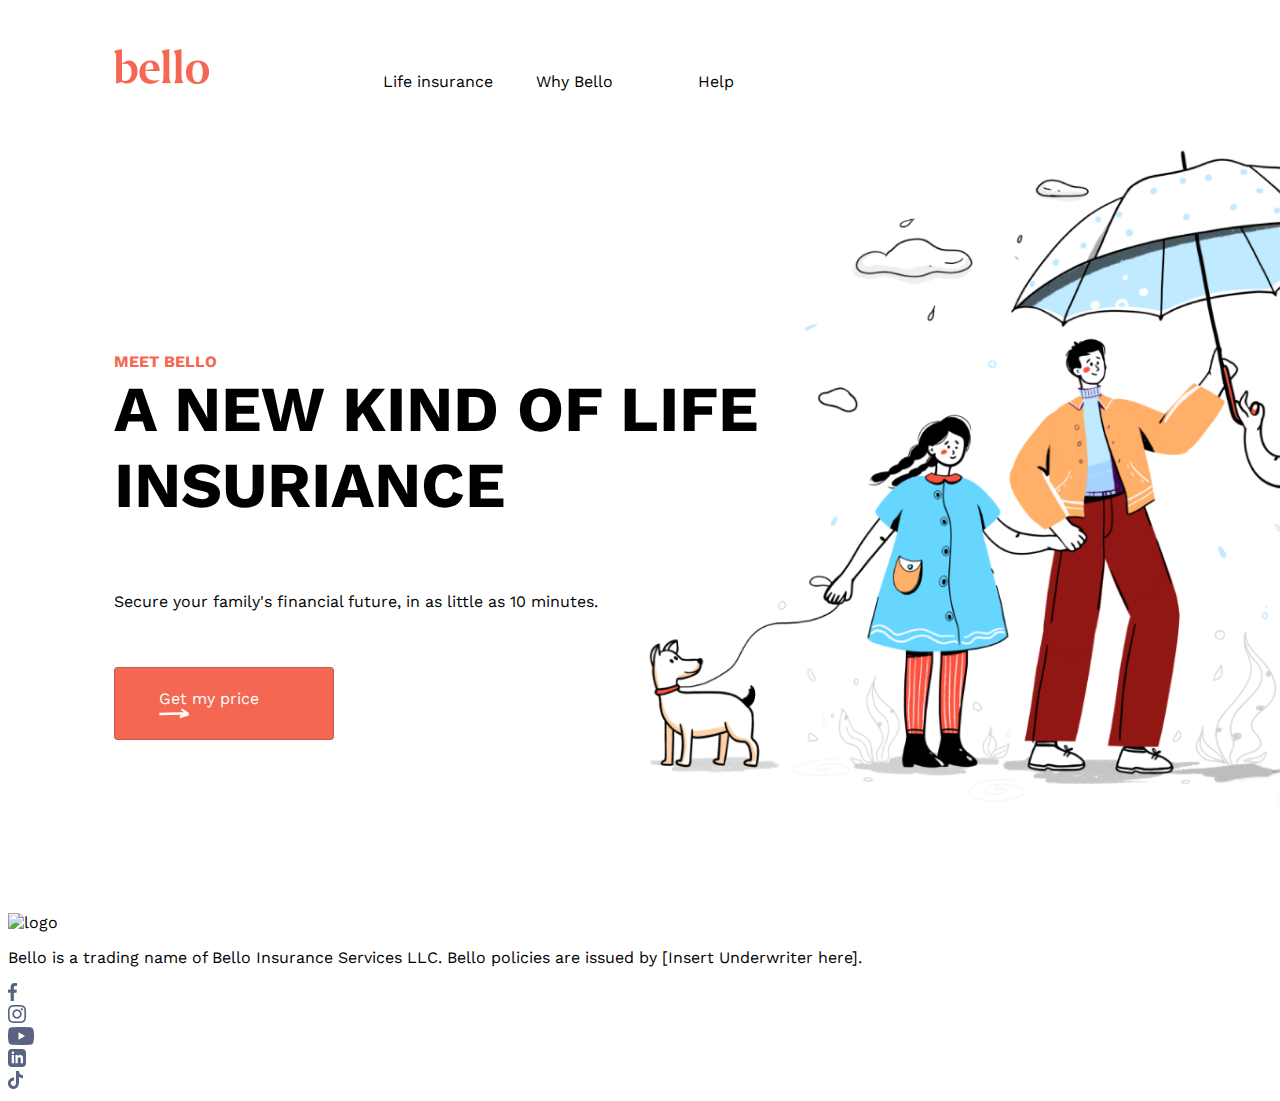
==== figma.html @ 93b695d3 "Какая я умничкаЭ" ====
<!DOCTYPE html>
<html lang="en">

<head>
    <meta charset="UTF-8">
    <meta name="viewport" content="width=device-width, initial-scale=1.0">
    <link rel="stylesheet" href="styles/figma.css">
    <link rel="stylesheet" href="assets/styles/normalize.css">
    <link href="https://fonts.gstatic.com">
    <link href="https://fonts.googleapis.com/css2?family=Work+Sans:wght@400;500;600&display=swap" rel="stylesheet">
    <title>Document</title>
</head>

<body>
    <div class="container">
        <header class="header">
            <div class="logo">
                <img src="assets/images/logo.png" alt="logo">
            </div>
            <nav class="nav">

                <div class="nav1">

                    <a class=link href="#life">Life insurance</a>
                    <a class=link href="#why">Why Bello</a>
                    <a class=link href="#Help">Help</a>
                </div>
                <div class="nav2">
                    <a class=link href="#login">Log in</a>
                    <a class=link href="#price" id="price">Get my price</a>
                </div>

            </nav>
        </header>

        <main class="main">

            <div class="textstart">
                <p class="meet">MEET BELLO</p>
                <h2 class="h2">A NEW KIND OF LIFE INSURIANCE</h2>
                <p class="min">Secure your family's financial future, in as little as 10 minutes.</p>
                <a href="gtp" class="btn">Get my price <img src="assets/images/shape.png" alt="shape"></a>
            </div>
            <div class="family">
                <img src="assets/images/family.png" alt="family">


            </div>

        </main>
        <footer>
            <div class="footer1">
                <img src="assets/images/logo.PNG" alt="logo">
                <p class="textf">
                    Bello is a trading name of Bello Insurance Services LLC. Bello policies are issued by [Insert
                    Underwriter here].
                </p>

                <div class="contacts">
                    <div class="social"><img src="assets/images/facebook.png"></div>
                    <div class="social"><img src="assets/images/insta.png"></div>
                    <div class="social"><img src="assets/images/youtube.png"></div>
                    <div class="social"><img src="assets/images/vc.png"></div>
                    <div class="social"><img src="assets/images/vc1.png"></div>
                </div>
            </div>
        </footer>

    </div>
</body>


</html>
---- styles/figma.css ----
body {
    min-width: 100%;
    font-family: 'Work Sans', serif;

}

a {
    text-decoration: none;
    color: black;
}

a:hover {
    color: thistle;
}

.container {
    display: grid;
    grid-template-rows: 105px 800px 1fr;
}

.header {
    display: grid;
    grid-template-columns: 10% 90%;
    grid-row: 1/2;
    margin-left: 106px;
    padding-top: 41px;
    /* padding: 44px; */
}

.logo {
    grid-column: 1/2;
}

.nav {
    display: grid;

    grid-column: 2/3;
    grid-template-columns: 1fr 1fr;
    /* justify-content: space-between; */
}

.nav1 {
    display: grid;
    grid-template-columns: 25% 15% 15%;
    /* justify-content: space-between;
    margin: auto; */
}

.link {
    display: grid;
    justify-content: end;
    /* justify-content: space-around; */
    align-items: center;
    margin-left: 30px;
}

.nav2 {
    display: grid;
    grid-template-columns: 20% 30%;
    justify-content: flex-end;
    padding-right: 20px;
}

#price {
    padding: 13px 31px 14px 31px;
    border: 1px solid rgba(29, 37, 60, 0.2);
    box-sizing: border-box;
    border-radius: 4px;
    font-weight: 600;

}

.btn {
    display: grid;
    color: white;
    background: #F46752;
    font-size: 16px;
    border: 1px solid rgba(29, 37, 60, 0.2);
    box-sizing: border-box;
    border-radius: 4px;
    padding: 21px 60px 20px 29px;
    margin-top: 40px;
    justify-content: center;
    width: 220px;

}

.main {
    display: grid;
    grid-template-columns: 30% 70%;
    grid-template-rows: 1fr 1fr 1fr 1fr;
    margin-left: 106px;
}

.textstart {
    display: grid;
    grid-column: 1/2;

}

.meet {
    display: grid;
    padding-top: 223px;
    padding-bottom: 0;
    margin-bottom: 0;
    color: #F46752;
    font-weight: bolder;
}

.h2 {
    font-size: 64px;
    margin-top: 0;
    position: relative;
    width: 800px;
}

.gtp {
    display: grid;
    grid-row: 4/6;
}

.family {
    display: grid;
    grid-column: 2/3;
    grid-row: 1/5;
    width: 984px;
}
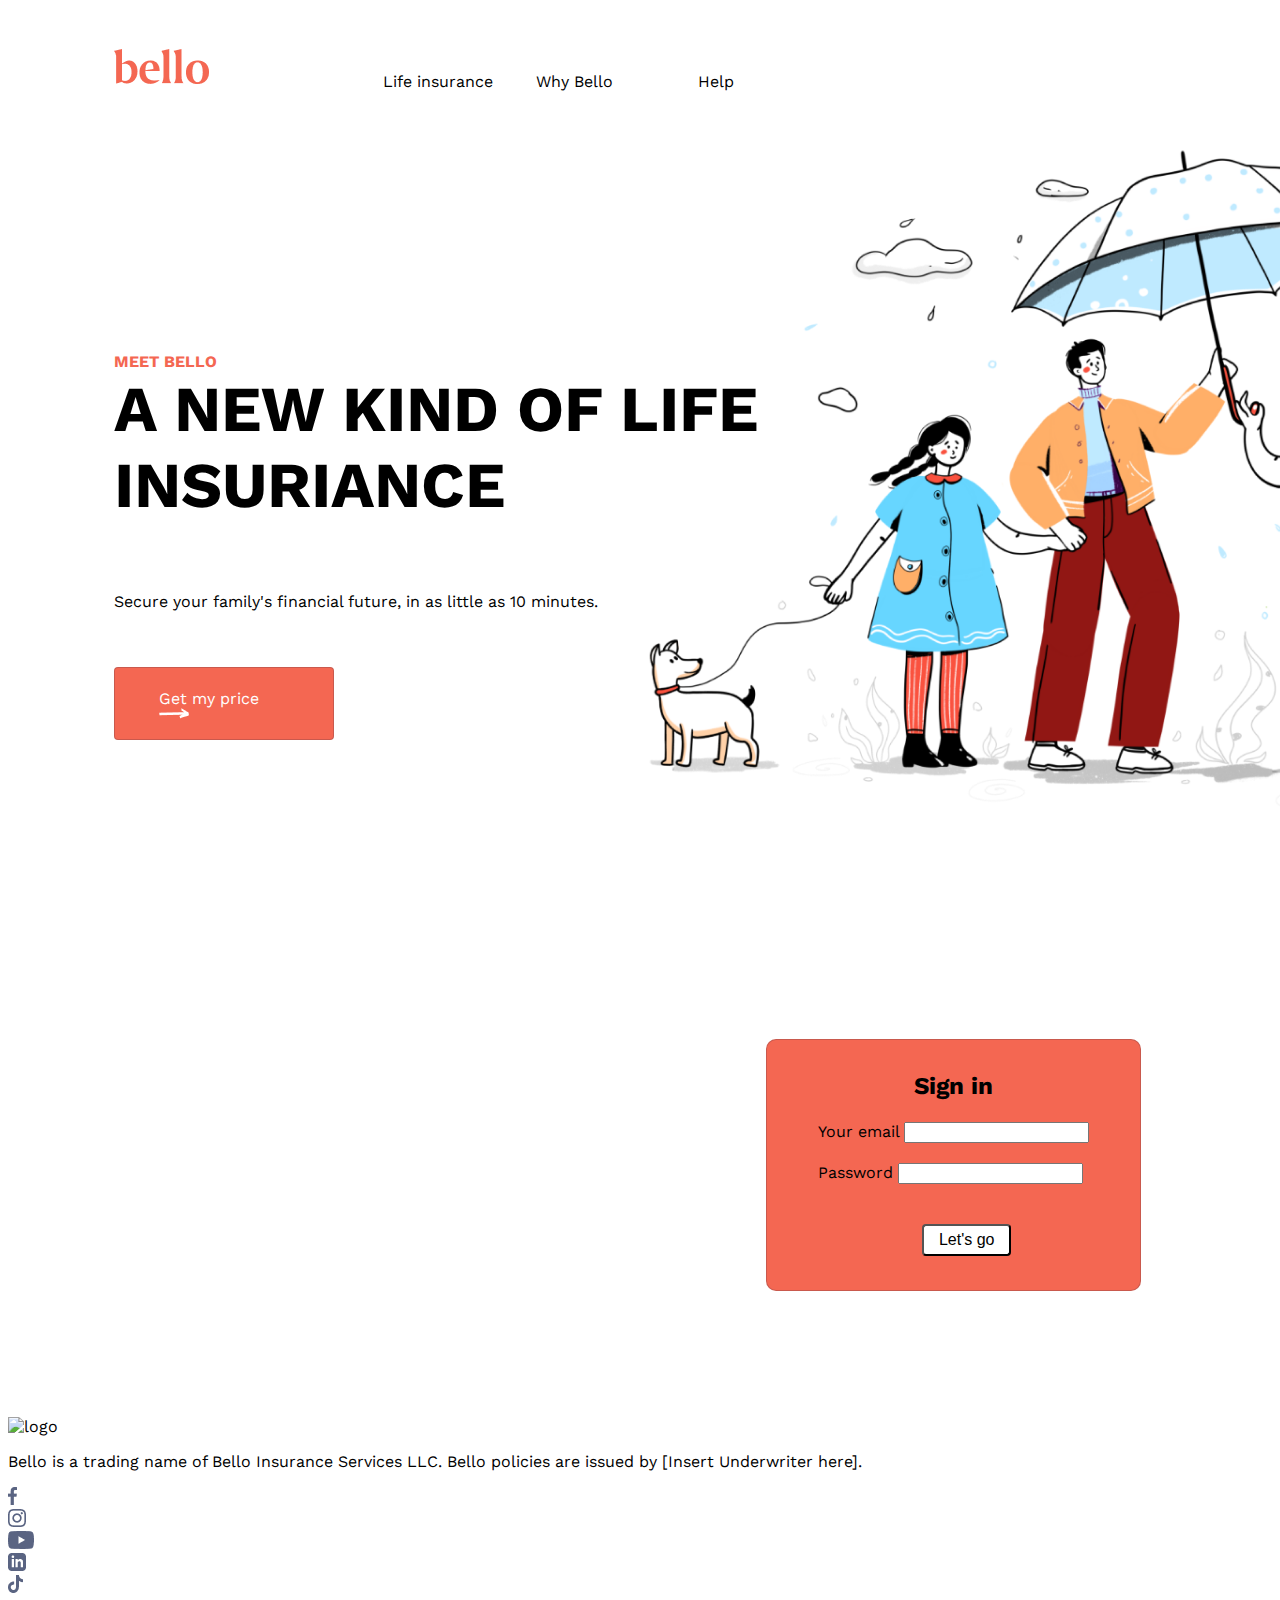
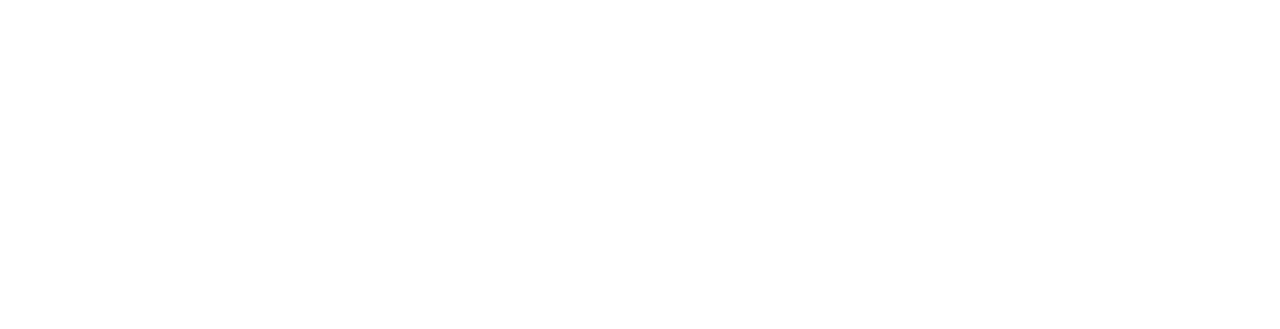
==== commit 12054156: "plus form" ====
--- a/figma.html
+++ b/figma.html
@@ -48,6 +48,27 @@
             </div>
 
         </main>
+        <form>
+            <div class="form" id="login">
+
+                <div class="info">
+                    <h2 class="sign">Sign in</h2>
+                    <div class="letter">
+                        <div class="l1">
+                            <label for="email">Your email</label>
+                            <input type="email" id="email" /></div>
+                        <div class="l1">
+                            <label for="password">Password</label>
+                            <input type="password" id="password" />
+                        </div>
+                    </div>
+                    <div>
+                        <button href="#" class="go"> Let's go</button>
+
+                    </div>
+                </div>
+            </div>
+        </form>
         <footer>
             <div class="footer1">
                 <img src="assets/images/logo.PNG" alt="logo">
--- a/styles/figma.css
+++ b/styles/figma.css
@@ -15,7 +15,7 @@
 
 .container {
     display: grid;
-    grid-template-rows: 105px 800px 1fr;
+    grid-template-rows: 105px 800px 1fr 1fr;
 }
 
 .header {
@@ -124,4 +124,47 @@
     grid-column: 2/3;
     grid-row: 1/5;
     width: 984px;
+}
+
+.form {
+    display: grid;
+    /* grid-template-columns: 400px; */
+    grid-template-rows: 1fr 1fr 1fr 1fr;
+    justify-content: center;
+
+
+}
+
+.sign {
+    margin: 1px;
+    padding: 1px;
+    justify-self: center;
+}
+
+.info {
+    display: grid;
+    grid-row: 2/4;
+    margin-top: 0;
+    justify-content: center;
+    padding: 30px 31px 14px 31px;
+    border: 1px solid rgba(29, 37, 60, 0.2);
+    /* box-sizing: border-box; */
+    border-radius: 10px;
+    background: #F46752;
+    /* width: 400px; */
+}
+
+.go {
+    display: grid;
+    background: white;
+    border-radius: 4px;
+    margin-left: 40%;
+    margin-top: 20px;
+    margin-bottom: 20px;
+    padding: 5px 15px 5px 15px;
+    font-size: 16px;
+}
+
+.l1 {
+    margin: 20px;
 }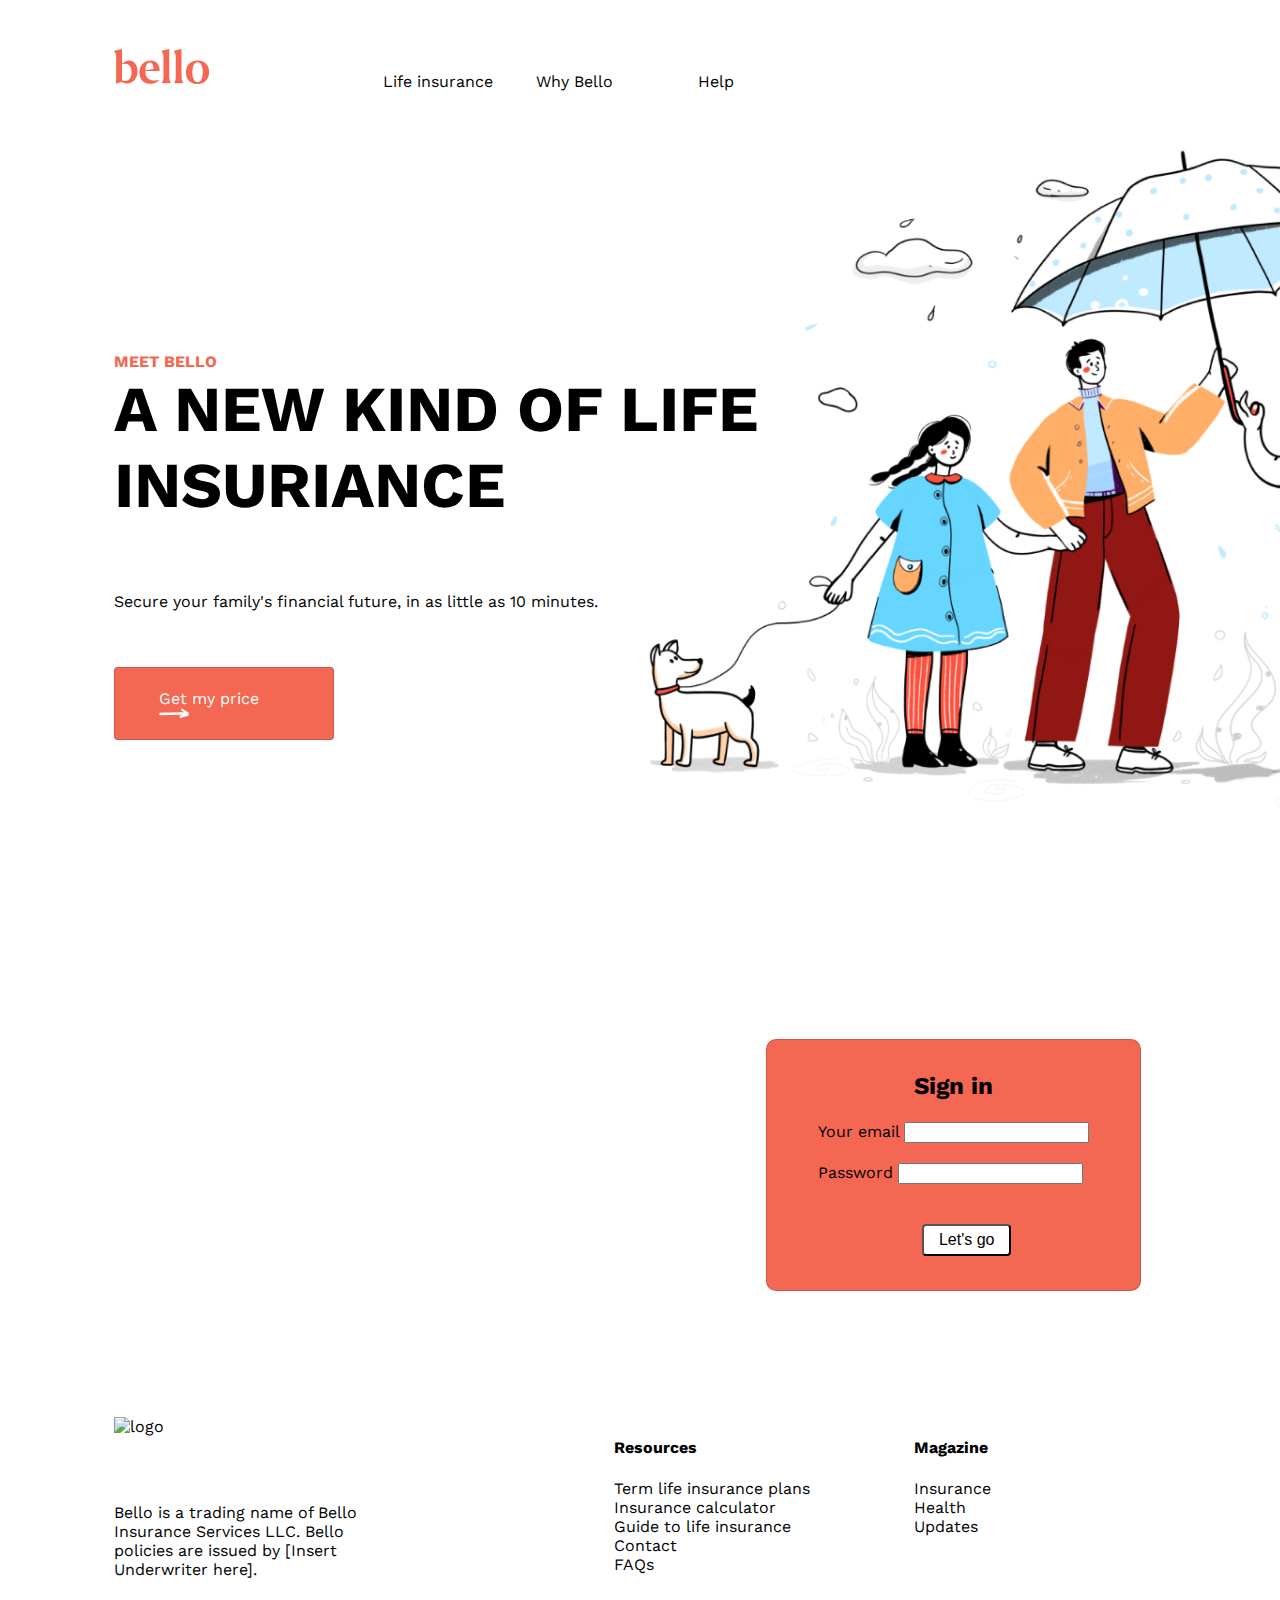
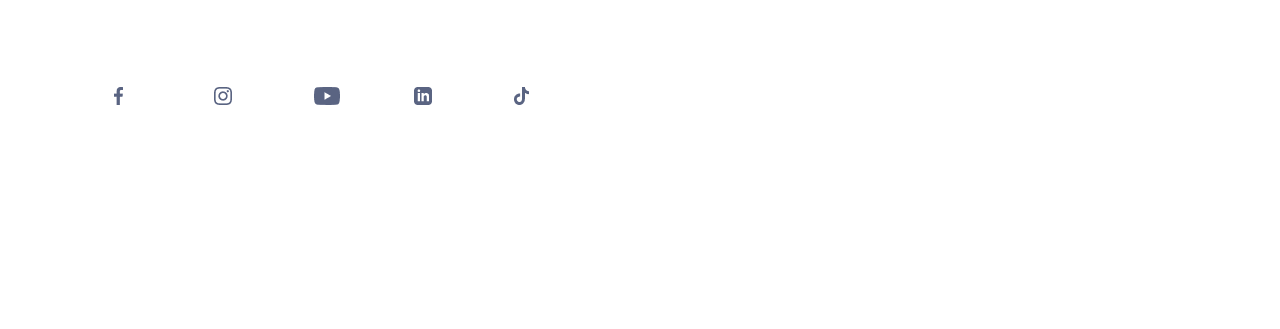
==== commit fe4149ad: "finish with grid. check please" ====
--- a/figma.html
+++ b/figma.html
@@ -6,7 +6,7 @@
     <meta name="viewport" content="width=device-width, initial-scale=1.0">
     <link rel="stylesheet" href="styles/figma.css">
     <link rel="stylesheet" href="assets/styles/normalize.css">
-    <link href="https://fonts.gstatic.com">
+    <link rel="stylesheet" href="https://fonts.gstatic.com">
     <link href="https://fonts.googleapis.com/css2?family=Work+Sans:wght@400;500;600&display=swap" rel="stylesheet">
     <title>Document</title>
 </head>
@@ -15,7 +15,7 @@
     <div class="container">
         <header class="header">
             <div class="logo">
-                <img src="assets/images/logo.png" alt="logo">
+                <img src="assets/images/logo.png" alt="logo1">
             </div>
             <nav class="nav">
 
@@ -63,7 +63,7 @@
                         </div>
                     </div>
                     <div>
-                        <button href="#" class="go"> Let's go</button>
+                        <button type="submit" id="go"> Let's go</button>
 
                     </div>
                 </div>
@@ -71,20 +71,46 @@
         </form>
         <footer>
             <div class="footer1">
-                <img src="assets/images/logo.PNG" alt="logo">
-                <p class="textf">
-                    Bello is a trading name of Bello Insurance Services LLC. Bello policies are issued by [Insert
-                    Underwriter here].
-                </p>
 
+                <div class="logo2">
+                    <img src="assets/images/logo.PNG" alt="logo">
+                </div>
+                <div class="textf">
+                    <p>
+                        Bello is a trading name of Bello Insurance Services LLC. Bello policies are issued by [Insert
+                        Underwriter here].
+                    </p>
+                </div>
                 <div class="contacts">
-                    <div class="social"><img src="assets/images/facebook.png"></div>
-                    <div class="social"><img src="assets/images/insta.png"></div>
-                    <div class="social"><img src="assets/images/youtube.png"></div>
-                    <div class="social"><img src="assets/images/vc.png"></div>
-                    <div class="social"><img src="assets/images/vc1.png"></div>
+                    <div class="social"><a href="#"><img src="assets/images/facebook.png" alt="fb"></a></div>
+                    <div class="social"><a href="#"><img src="assets/images/insta.png" alt="inst"></a></div>
+                    <div class="social"><a href="#"><img src="assets/images/youtube.png" alt="ytb"></a></div>
+                    <div class="social"><a href="#"><img src="assets/images/vc.png" alt="vc"></a></div>
+                    <div class="social"><a href="#"><img src="assets/images/vc1.png" alt="vc1"></a></div>
                 </div>
             </div>
+            <div class="footer2">
+                <div><a href="#">
+                        <h4>Resources</h4>
+                    </a></div>
+                <div><a href="#">Term life insurance plans</a></div>
+                <div><a href="#">Insurance calculator</a></div>
+                <div><a href="#">Guide to life insurance</a></div>
+                <div><a href="#">Contact</a></div>
+                <div><a href="#">FAQs</a></div>
+            </div>
+            <div class="footer3">
+                <div><a href="#">
+                        <h4>Magazine</h4>
+                    </a></div>
+                <div><a href="#">Insurance</a></div>
+                <div><a href="#">Health</a></div>
+                <div><a href="#">Updates</a></div>
+
+            </div>
+
+
+
         </footer>
 
     </div>
--- a/styles/figma.css
+++ b/styles/figma.css
@@ -27,7 +27,7 @@
     /* padding: 44px; */
 }
 
-.logo {
+.logo1 {
     grid-column: 1/2;
 }
 
@@ -154,7 +154,7 @@
     /* width: 400px; */
 }
 
-.go {
+#go {
     display: grid;
     background: white;
     border-radius: 4px;
@@ -167,4 +167,45 @@
 
 .l1 {
     margin: 20px;
+}
+
+footer {
+    display: grid;
+    grid-template-columns: 500px 200px 200px;
+    grid-template-rows: 1fr;
+    margin-left: 106px;
+}
+
+/* .logo2 {
+    display: grid;
+    padding-bottom: 0px;
+} */
+
+.footer1 {
+    display: grid;
+    grid-template-rows: 70px 200px 50px;
+    /* grid-template-columns: 1fr 1fr 1fr 1fr 1fr; */
+}
+
+.textf {
+    display: grid;
+    /* align-content: center; */
+    width: 50%;
+    /* margin-top: 50px; */
+}
+
+.contacts {
+    display: grid;
+    grid-template-columns: 1fr 1fr 1fr 1fr 1fr;
+    /* margin-top: 10px; */
+}
+
+/* .footer2 {
+    display: grid;
+    margin-top: 73px;
+} */
+
+.footer3 {
+
+    margin-left: 100px;
 }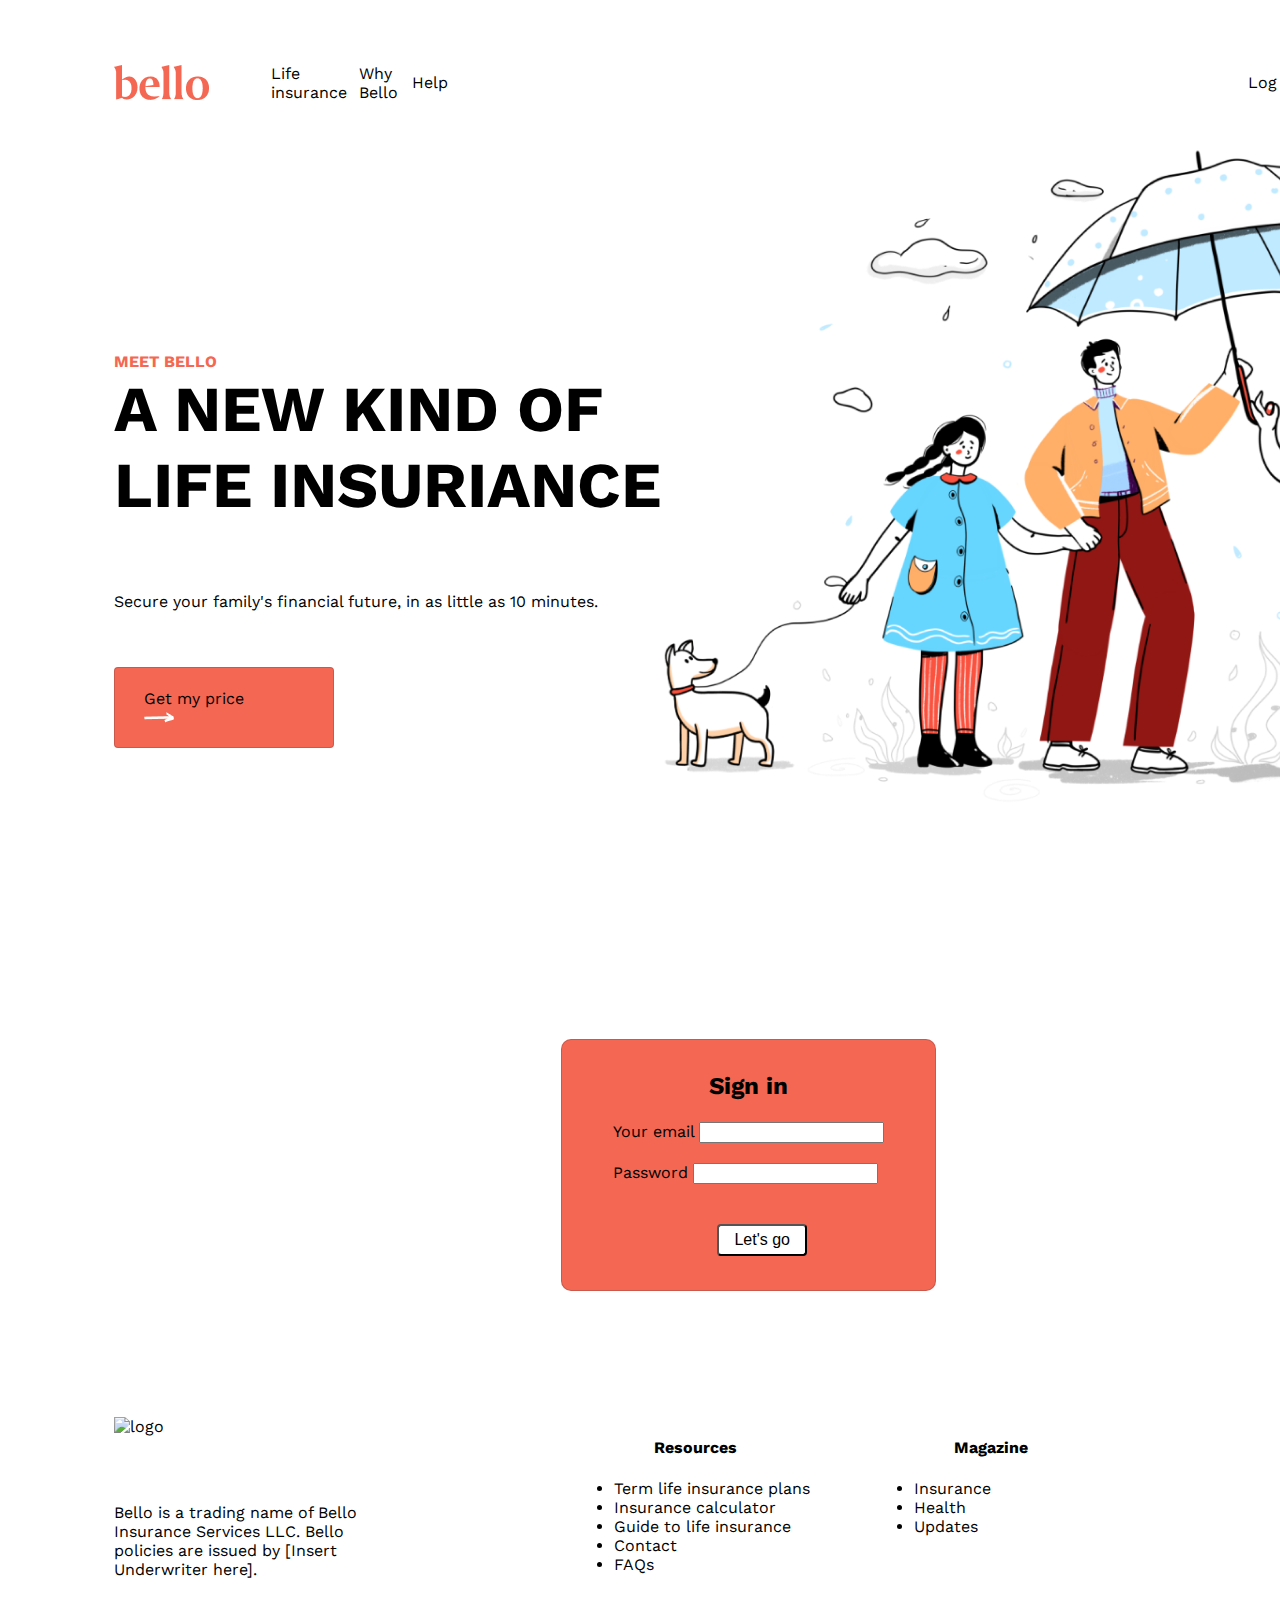
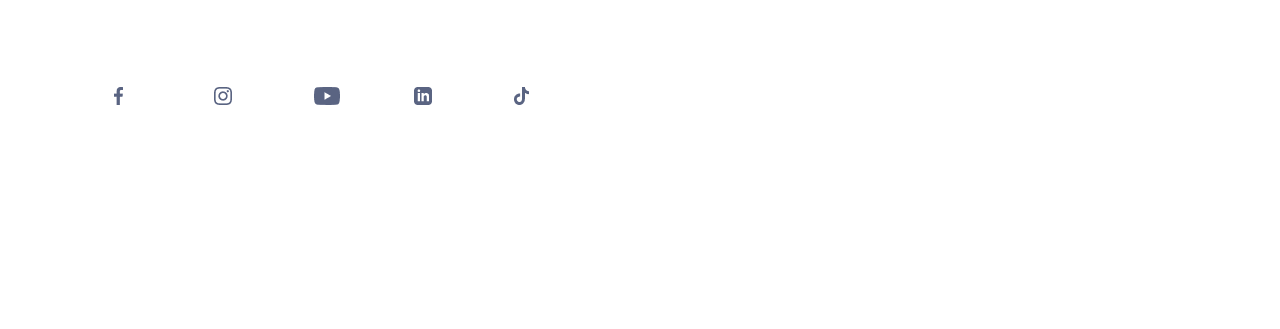
==== commit d1926ff2: "fixed as I can" ====
--- a/figma.html
+++ b/figma.html
@@ -14,7 +14,7 @@
 <body>
     <div class="container">
         <header class="header">
-            <div class="logo">
+            <div class="logo1">
                 <img src="assets/images/logo.png" alt="logo1">
             </div>
             <nav class="nav">
@@ -25,12 +25,13 @@
                     <a class=link href="#why">Why Bello</a>
                     <a class=link href="#Help">Help</a>
                 </div>
-                <div class="nav2">
-                    <a class=link href="#login">Log in</a>
-                    <a class=link href="#price" id="price">Get my price</a>
-                </div>
+            </nav>
+            <div class="nav2">
+                <a class=link href="#login">Log in</a>
+                <a class=link href="#price" id="price">Get my price</a>
+            </div>
 
-            </nav>
+
         </header>
 
         <main class="main">
@@ -39,7 +40,7 @@
                 <p class="meet">MEET BELLO</p>
                 <h2 class="h2">A NEW KIND OF LIFE INSURIANCE</h2>
                 <p class="min">Secure your family's financial future, in as little as 10 minutes.</p>
-                <a href="gtp" class="btn">Get my price <img src="assets/images/shape.png" alt="shape"></a>
+                <div class="btn"><a href="gtp">Get my price <img src="assets/images/shape.png" alt="shape"></a></div>
             </div>
             <div class="family">
                 <img src="assets/images/family.png" alt="family">
@@ -90,23 +91,30 @@
                 </div>
             </div>
             <div class="footer2">
-                <div><a href="#">
-                        <h4>Resources</h4>
-                    </a></div>
-                <div><a href="#">Term life insurance plans</a></div>
-                <div><a href="#">Insurance calculator</a></div>
-                <div><a href="#">Guide to life insurance</a></div>
-                <div><a href="#">Contact</a></div>
-                <div><a href="#">FAQs</a></div>
+                <div>
+                    <ul>
+                        <a href="#">
+
+                            <h4>Resources</h4>
+                        </a>
+                </div>
+                <li><a href="#">Term life insurance plans</a></li>
+                <li><a href="#">Insurance calculator</a></li>
+                <li><a href="#">Guide to life insurance</a></li>
+                <li><a href="#">Contact</a></li>
+                <li><a href="#">FAQs</a></li>
+                </ul>
             </div>
             <div class="footer3">
-                <div><a href="#">
-                        <h4>Magazine</h4>
-                    </a></div>
-                <div><a href="#">Insurance</a></div>
-                <div><a href="#">Health</a></div>
-                <div><a href="#">Updates</a></div>
-
+                <div>
+                    <ul><a href="#">
+                            <h4>Magazine</h4>
+                        </a>
+                </div>
+                <li><a href="#">Insurance</a></li>
+                <li><a href="#">Health</a></li>
+                <li><a href="#">Updates</a></li>
+                </ul>
             </div>
 
 
--- a/styles/figma.css
+++ b/styles/figma.css
@@ -20,15 +20,17 @@
 
 .header {
     display: grid;
-    grid-template-columns: 10% 90%;
+    grid-template-columns: 10% 50% 40%;
     grid-row: 1/2;
     margin-left: 106px;
     padding-top: 41px;
-    /* padding: 44px; */
+
 }
 
 .logo1 {
+    display: grid;
     grid-column: 1/2;
+    align-items: center;
 }
 
 .nav {
@@ -36,20 +38,19 @@
 
     grid-column: 2/3;
     grid-template-columns: 1fr 1fr;
-    /* justify-content: space-between; */
+
 }
 
 .nav1 {
     display: grid;
     grid-template-columns: 25% 15% 15%;
-    /* justify-content: space-between;
-    margin: auto; */
+
 }
 
 .link {
     display: grid;
-    justify-content: end;
-    /* justify-content: space-around; */
+    justify-content: center;
+
     align-items: center;
     margin-left: 30px;
 }
@@ -81,13 +82,13 @@
     padding: 21px 60px 20px 29px;
     margin-top: 40px;
     justify-content: center;
-    width: 220px;
+    width: 40%;
 
 }
 
 .main {
     display: grid;
-    grid-template-columns: 30% 70%;
+    grid-template-columns: 40% 60%;
     grid-template-rows: 1fr 1fr 1fr 1fr;
     margin-left: 106px;
 }
@@ -111,7 +112,7 @@
     font-size: 64px;
     margin-top: 0;
     position: relative;
-    width: 800px;
+    /* width: 800px; */
 }
 
 .gtp {
@@ -128,7 +129,7 @@
 
 .form {
     display: grid;
-    /* grid-template-columns: 400px; */
+
     grid-template-rows: 1fr 1fr 1fr 1fr;
     justify-content: center;
 
@@ -148,10 +149,9 @@
     justify-content: center;
     padding: 30px 31px 14px 31px;
     border: 1px solid rgba(29, 37, 60, 0.2);
-    /* box-sizing: border-box; */
     border-radius: 10px;
     background: #F46752;
-    /* width: 400px; */
+
 }
 
 #go {
@@ -176,34 +176,28 @@
     margin-left: 106px;
 }
 
-/* .logo2 {
-    display: grid;
-    padding-bottom: 0px;
-} */
+
 
 .footer1 {
     display: grid;
     grid-template-rows: 70px 200px 50px;
-    /* grid-template-columns: 1fr 1fr 1fr 1fr 1fr; */
+
 }
 
 .textf {
     display: grid;
-    /* align-content: center; */
+
     width: 50%;
-    /* margin-top: 50px; */
+
 }
 
 .contacts {
     display: grid;
     grid-template-columns: 1fr 1fr 1fr 1fr 1fr;
-    /* margin-top: 10px; */
-}
-
-/* .footer2 {
-    display: grid;
-    margin-top: 73px;
-} */
+
+}
+
+
 
 .footer3 {
 
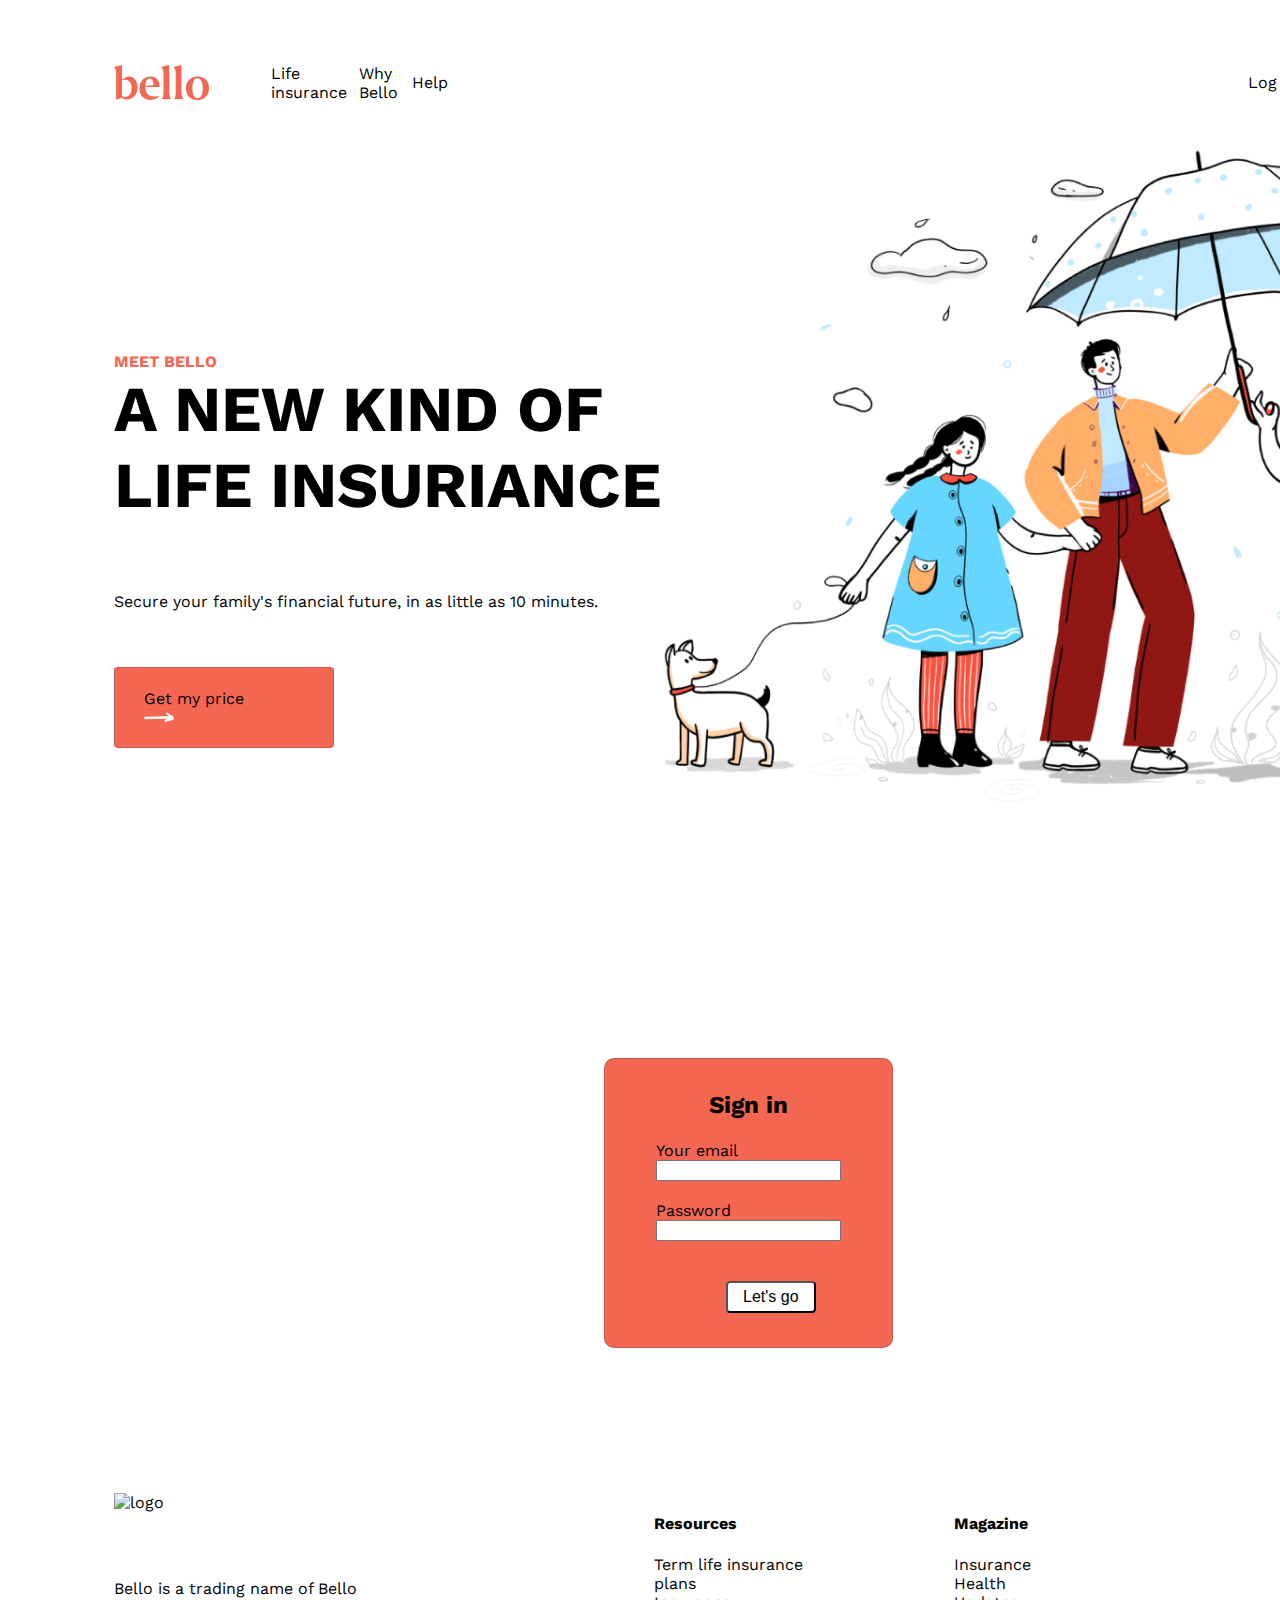
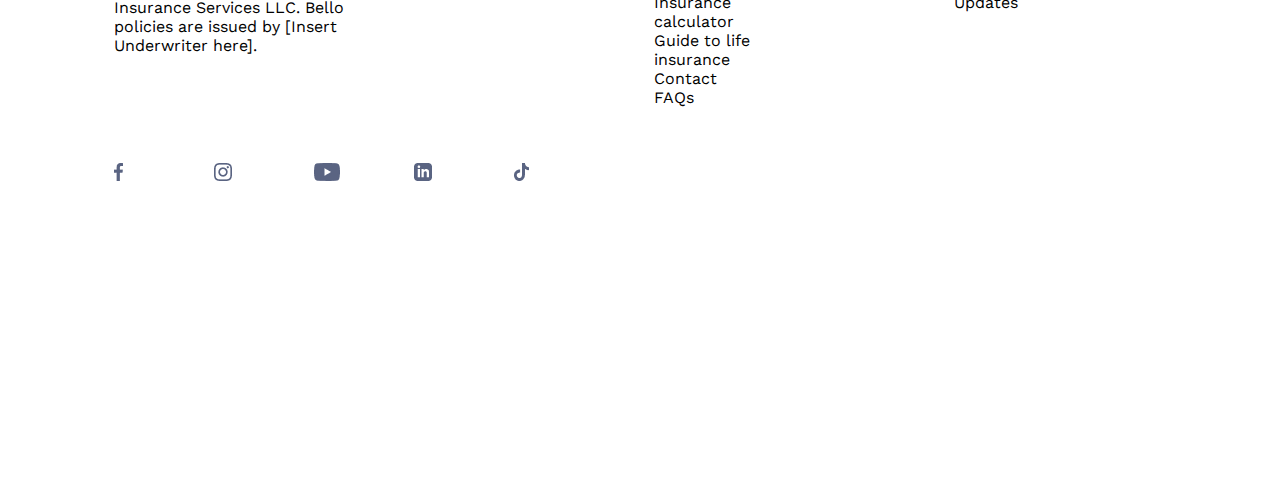
==== commit c25e2391: "Fixed" ====
--- a/figma.html
+++ b/figma.html
@@ -97,24 +97,26 @@
 
                             <h4>Resources</h4>
                         </a>
+
+                        <li><a href="#">Term life insurance plans</a></li>
+                        <li><a href="#">Insurance calculator</a></li>
+                        <li><a href="#">Guide to life insurance</a></li>
+                        <li><a href="#">Contact</a></li>
+                        <li><a href="#">FAQs</a></li>
+                    </ul>
                 </div>
-                <li><a href="#">Term life insurance plans</a></li>
-                <li><a href="#">Insurance calculator</a></li>
-                <li><a href="#">Guide to life insurance</a></li>
-                <li><a href="#">Contact</a></li>
-                <li><a href="#">FAQs</a></li>
-                </ul>
             </div>
             <div class="footer3">
                 <div>
                     <ul><a href="#">
                             <h4>Magazine</h4>
                         </a>
+
+                        <li><a href="#">Insurance</a></li>
+                        <li><a href="#">Health</a></li>
+                        <li><a href="#">Updates</a></li>
+                    </ul>
                 </div>
-                <li><a href="#">Insurance</a></li>
-                <li><a href="#">Health</a></li>
-                <li><a href="#">Updates</a></li>
-                </ul>
             </div>
 
 
--- a/styles/figma.css
+++ b/styles/figma.css
@@ -163,10 +163,16 @@
     margin-bottom: 20px;
     padding: 5px 15px 5px 15px;
     font-size: 16px;
+    justify-content: center;
 }
 
 .l1 {
+    display: grid;
     margin: 20px;
+}
+
+li {
+    list-style-type: none;
 }
 
 footer {
